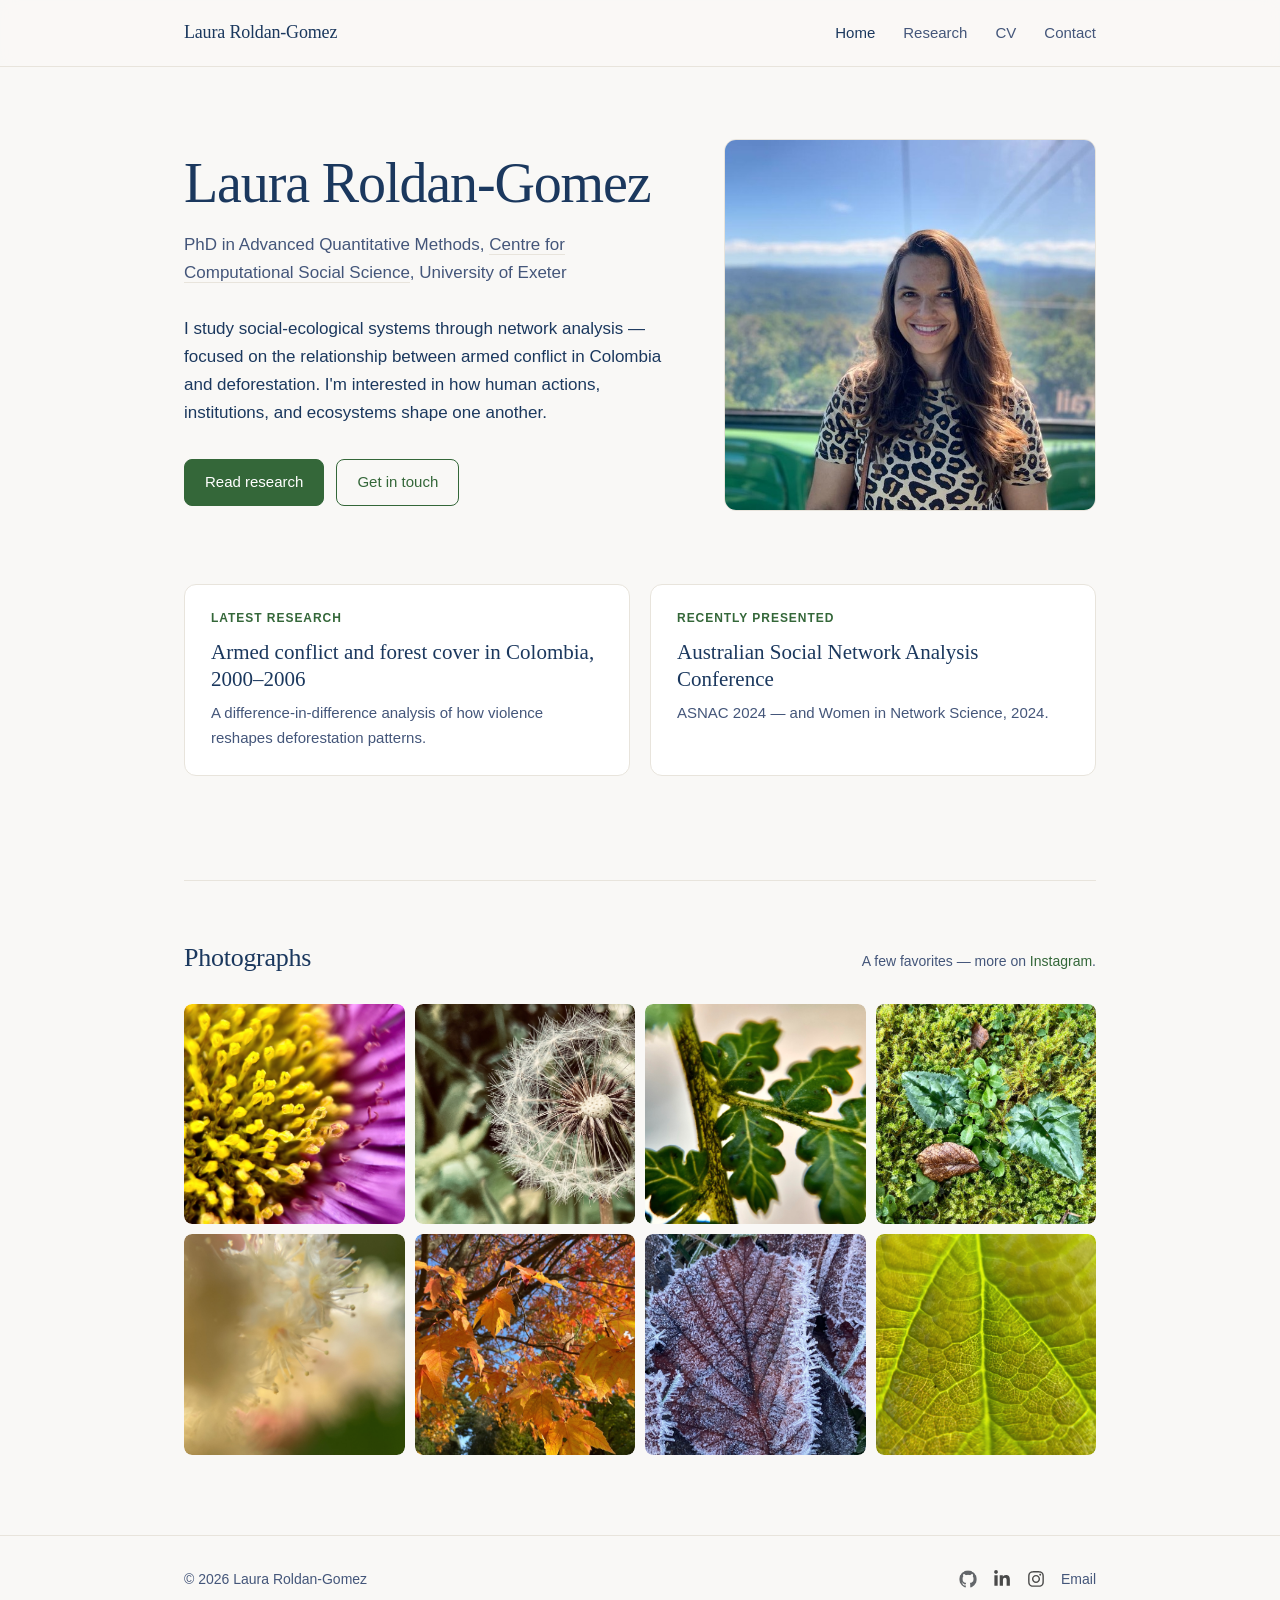
==== index.html @ e1ca3687 "Initial commit" ====
<!doctype html>
<html lang="en">
<head>
<meta charset="utf-8">
<meta name="viewport" content="width=device-width, initial-scale=1">
<title>Laura Roldan-Gomez</title>
<meta name="description" content="Laura Roldan-Gomez — PhD in Advanced Quantitative Methods (University of Exeter), studying social-ecological networks, armed conflict, and deforestation.">
<link rel="preconnect" href="https://api.fontshare.com">
<link href="https://api.fontshare.com/v2/css?f[]=boska@300,400,500&f[]=general-sans@300,400,500,600&display=swap" rel="stylesheet">
<link rel="stylesheet" href="styles.css">
</head>
<body>

<nav class="nav">
  <div class="nav-inner">
    <a class="nav-brand" href="index.html">Laura Roldan-Gomez</a>
    <ul class="nav-links">
      <li><a href="index.html" class="active">Home</a></li>
      <li><a href="research.html">Research</a></li>
      <li><a href="cv.html">CV</a></li>
      <li><a href="contact.html">Contact</a></li>
    </ul>
  </div>
</nav>

<main class="container">

  <section class="hero">
    <div class="hero-grid">
      <div>
        <h1>Laura Roldan-Gomez</h1>
        <p class="role">PhD in Advanced Quantitative Methods, <a href="https://www.exeter.ac.uk/research/centres/computational-social-science/">Centre for Computational Social Science</a>, University of Exeter</p>
        <p class="lead">I study social-ecological systems through network analysis — focused on the relationship between armed conflict in Colombia and deforestation. I'm interested in how human actions, institutions, and ecosystems shape one another.</p>
        <div class="cta-row">
          <a class="btn btn-primary" href="research.html">Read research</a>
          <a class="btn btn-secondary" href="contact.html">Get in touch</a>
        </div>
      </div>
      <div>
        <img class="hero-photo" src="images/portrait.jpg" alt="Portrait of Laura Roldan-Gomez">
      </div>
    </div>
  </section>

  <section class="cards">
    <div class="card">
      <div class="eyebrow">Latest research</div>
      <h3>Armed conflict and forest cover in Colombia, 2000–2006</h3>
      <p>A difference-in-difference analysis of how violence reshapes deforestation patterns.</p>
    </div>
    <div class="card">
      <div class="eyebrow">Recently presented</div>
      <h3>Australian Social Network Analysis Conference</h3>
      <p>ASNAC 2024 — and Women in Network Science, 2024.</p>
    </div>
  </section>

  <section class="photos">
    <div class="photos-header">
      <h2>Photographs</h2>
      <p class="photos-note">A few favorites — more on <a href="https://www.instagram.com/laroldangomez/?hl=en">Instagram</a>.</p>
    </div>
    <div class="photo-grid">
      <a href="images/photos/equinacea_macro.jpg" target="_blank" rel="noopener"><img src="images/photos/equinacea_macro.jpg" alt="Echinacea macro" loading="lazy"></a>
      <a href="images/photos/diente_de_leon_2.jpg" target="_blank" rel="noopener"><img src="images/photos/diente_de_leon_2.jpg" alt="Dandelion seedhead" loading="lazy"></a>
      <a href="images/photos/helecho_macro.jpg" target="_blank" rel="noopener"><img src="images/photos/helecho_macro.jpg" alt="Fern detail" loading="lazy"></a>
      <a href="images/photos/musgo_mata.jpg" target="_blank" rel="noopener"><img src="images/photos/musgo_mata.jpg" alt="Moss" loading="lazy"></a>
      <a href="images/photos/flor_blanca_macro.jpg" target="_blank" rel="noopener"><img src="images/photos/flor_blanca_macro.jpg" alt="White flower macro" loading="lazy"></a>
      <a href="images/photos/otono.jpg" target="_blank" rel="noopener"><img src="images/photos/otono.jpg" alt="Autumn" loading="lazy"></a>
      <a href="images/photos/frozen_leave.jpg" target="_blank" rel="noopener"><img src="images/photos/frozen_leave.jpg" alt="Frozen leaf" loading="lazy"></a>
      <a href="images/photos/hoja_celulas_macro.jpg" target="_blank" rel="noopener"><img src="images/photos/hoja_celulas_macro.jpg" alt="Leaf cell structure" loading="lazy"></a>
    </div>
  </section>

</main>

<footer class="footer">
  <div class="container footer-inner">
    <div>&copy; 2026 Laura Roldan-Gomez</div>
    <div class="socials">
      <a href="https://github.com/LauraRoldanGomez" aria-label="GitHub"><img src="images/github.png" alt=""></a>
      <a href="https://www.linkedin.com/feed/" aria-label="LinkedIn"><img src="images/linkedin.svg" alt=""></a>
      <a href="https://www.instagram.com/laroldangomez/?hl=en" aria-label="Instagram"><img src="images/instagram.svg" alt=""></a>
      <a href="mailto:lr480@exeter.ac.uk">Email</a>
    </div>
  </div>
</footer>

</body>
</html>
---- styles.css ----
:root {
  --bg: #f9f8f6;
  --surface: #ffffff;
  --text: #1b385e;
  --muted: #44567a;
  --border: #e8e4dc;
  --accent: #346739;
  --accent-deep: #234626;
  --accent-soft: #e3ece1;
  --highlight: #ffb8cf;
  --radius: 12px;
  --max-width: 960px;
  --font-sans: "General Sans", -apple-system, BlinkMacSystemFont, "Segoe UI", Roboto, "Helvetica Neue", Arial, sans-serif;
  --font-serif: "Boska", Georgia, "Times New Roman", serif;
}

* { box-sizing: border-box; }

html { scroll-behavior: smooth; }

body {
  margin: 0;
  font-family: var(--font-sans);
  font-size: 17px;
  font-weight: 400;
  line-height: 1.65;
  color: var(--text);
  background: var(--bg);
  -webkit-font-smoothing: antialiased;
}

strong, b { font-weight: 600; }

a {
  color: var(--accent);
  text-decoration: none;
  border-bottom: 1px solid transparent;
  transition: border-color 0.15s ease;
}

a:hover { border-bottom-color: var(--accent); }

.container {
  max-width: var(--max-width);
  margin: 0 auto;
  padding: 0 24px;
}

/* Navbar */
.nav {
  border-bottom: 1px solid var(--border);
  background: rgba(249, 248, 246, 0.85);
  backdrop-filter: saturate(180%) blur(8px);
  position: sticky;
  top: 0;
  z-index: 10;
}

.nav-inner {
  display: flex;
  align-items: center;
  justify-content: space-between;
  padding: 18px 24px;
  max-width: var(--max-width);
  margin: 0 auto;
}

.nav-brand {
  font-family: var(--font-serif);
  font-weight: 400;
  font-size: 18px;
  color: var(--text);
  border: none;
  letter-spacing: -0.01em;
}

.nav-links {
  display: flex;
  gap: 28px;
  list-style: none;
  margin: 0;
  padding: 0;
}

.nav-links a {
  color: var(--muted);
  font-size: 15px;
  border: none;
  transition: color 0.15s ease;
}

.nav-links a:hover { color: var(--text); border: none; }
.nav-links a.active { color: var(--text); font-weight: 500; }

/* Hero */
.hero {
  padding: 72px 0 56px;
}

.hero-grid {
  display: grid;
  grid-template-columns: 1.3fr 1fr;
  gap: 56px;
  align-items: center;
}

.hero h1 {
  font-family: var(--font-serif);
  font-size: clamp(40px, 5.5vw, 56px);
  font-weight: 500;
  line-height: 1.1;
  margin: 0 0 16px;
  letter-spacing: -0.02em;
}

.hero .role {
  font-size: 17px;
  color: var(--muted);
  margin: 0 0 28px;
}

.hero .role a { color: var(--muted); border-bottom: 1px solid var(--border); }
.hero .role a:hover { color: var(--accent); border-bottom-color: var(--accent); }

.hero p.lead {
  font-size: 17px;
  color: var(--text);
  margin: 0 0 32px;
  max-width: 52ch;
}

.hero-photo {
  width: 100%;
  aspect-ratio: 1 / 1;
  object-fit: cover;
  border-radius: var(--radius);
  border: 1px solid var(--border);
}

.cta-row {
  display: flex;
  gap: 12px;
  flex-wrap: wrap;
}

.btn {
  display: inline-block;
  padding: 10px 20px;
  border-radius: 8px;
  font-size: 15px;
  font-weight: 500;
  border: 1px solid var(--accent);
  cursor: pointer;
  transition: all 0.15s ease;
}

.btn-primary {
  background: var(--accent);
  color: white;
}

.btn-primary:hover {
  background: var(--accent-deep);
  border-color: var(--accent-deep);
  border-bottom: 1px solid var(--accent-deep);
}

.btn-secondary {
  background: transparent;
  color: var(--accent);
}

.btn-secondary:hover {
  background: var(--accent-soft);
  border-bottom: 1px solid var(--accent);
}

/* Cards section */
.cards {
  display: grid;
  grid-template-columns: repeat(2, 1fr);
  gap: 20px;
  padding: 8px 0 80px;
}

.card {
  background: var(--surface);
  border: 1px solid var(--border);
  border-radius: var(--radius);
  padding: 24px 26px;
  transition: border-color 0.15s ease, transform 0.15s ease;
}

.card:hover {
  border-color: var(--accent);
}

.card .eyebrow {
  font-size: 12px;
  font-weight: 600;
  color: var(--accent);
  letter-spacing: 0.08em;
  text-transform: uppercase;
  margin-bottom: 10px;
}

.card h3 {
  font-family: var(--font-serif);
  font-size: 21px;
  font-weight: 400;
  margin: 0 0 8px;
  line-height: 1.3;
}

.card p {
  color: var(--muted);
  font-size: 15px;
  margin: 0;
}

/* Generic page */
.page {
  padding: 56px 0 96px;
}

.page-title {
  font-family: var(--font-serif);
  font-size: clamp(36px, 4.5vw, 48px);
  font-weight: 500;
  letter-spacing: -0.02em;
  margin: 0 0 8px;
}

.page-subtitle {
  color: var(--muted);
  margin: 0 0 48px;
  font-size: 17px;
}

.section {
  margin-bottom: 56px;
}

.section h2 {
  font-family: var(--font-serif);
  font-size: 26px;
  font-weight: 400;
  margin: 0 0 24px;
  padding-bottom: 12px;
  border-bottom: 1px solid var(--border);
}

.section h3 {
  font-family: var(--font-sans);
  font-size: 13px;
  font-weight: 500;
  margin: 28px 0 12px;
  color: var(--muted);
  text-transform: uppercase;
  letter-spacing: 0.08em;
}

.item-list {
  list-style: none;
  margin: 0;
  padding: 0;
}

.item-list li {
  padding: 14px 0;
  border-bottom: 1px solid var(--border);
  display: grid;
  grid-template-columns: 110px 1fr;
  gap: 24px;
  font-size: 15px;
}

.item-list li:last-child { border-bottom: none; }

.item-list .date {
  color: var(--muted);
  font-variant-numeric: tabular-nums;
  font-size: 14px;
}

.pub {
  padding: 16px 0;
  border-bottom: 1px solid var(--border);
}

.pub:last-child { border-bottom: none; }

.pub p {
  margin: 0 0 6px;
  font-size: 15px;
}

.pub .pub-meta {
  font-size: 13px;
  color: var(--muted);
}

/* Contact page */
.contact-grid {
  display: grid;
  grid-template-columns: 1fr 1fr;
  gap: 56px;
  align-items: start;
}

.contact-info p {
  margin: 0 0 10px;
  font-size: 16px;
}

.contact-info .label {
  font-size: 13px;
  color: var(--muted);
  text-transform: uppercase;
  letter-spacing: 0.08em;
  margin-top: 24px;
  margin-bottom: 4px;
}

.contact-info .label:first-child { margin-top: 0; }

/* Photography accent grid */
.photos {
  padding: 56px 0 80px;
  border-top: 1px solid var(--border);
  margin-top: 24px;
}

.photos-header {
  display: flex;
  justify-content: space-between;
  align-items: baseline;
  margin-bottom: 24px;
  gap: 16px;
  flex-wrap: wrap;
}

.photos h2 {
  font-family: var(--font-serif);
  font-weight: 300;
  font-size: 26px;
  margin: 0;
  letter-spacing: -0.01em;
}

.photos .photos-note {
  color: var(--muted);
  font-size: 14px;
  margin: 0;
}

.photo-grid {
  display: grid;
  grid-template-columns: repeat(4, 1fr);
  gap: 10px;
}

.photo-grid img {
  width: 100%;
  aspect-ratio: 1 / 1;
  object-fit: cover;
  border-radius: 8px;
  display: block;
  transition: transform 0.3s ease, filter 0.3s ease;
  filter: saturate(0.95);
}

.photo-grid a {
  display: block;
  overflow: hidden;
  border-radius: 8px;
  border: none;
}

.photo-grid a:hover img {
  transform: scale(1.04);
  filter: saturate(1.1);
}

@media (max-width: 720px) {
  .photo-grid { grid-template-columns: repeat(2, 1fr); }
}

/* Footer */
.footer {
  border-top: 1px solid var(--border);
  padding: 32px 0;
  color: var(--muted);
  font-size: 14px;
}

.footer-inner {
  display: flex;
  justify-content: space-between;
  align-items: center;
  flex-wrap: wrap;
  gap: 16px;
}

.socials {
  display: flex;
  gap: 16px;
  align-items: center;
}

.socials a {
  color: var(--muted);
  border: none;
  display: inline-flex;
  align-items: center;
}

.socials a:hover { color: var(--accent); border: none; }

.socials img {
  width: 18px;
  height: 18px;
  opacity: 0.7;
  transition: opacity 0.15s ease;
}

.socials a:hover img { opacity: 1; }

/* Responsive */
@media (max-width: 720px) {
  .hero { padding: 48px 0 40px; }
  .hero-grid {
    grid-template-columns: 1fr;
    gap: 32px;
  }
  .hero-photo { max-width: 260px; }
  .cards { grid-template-columns: 1fr; }
  .contact-grid { grid-template-columns: 1fr; gap: 32px; }
  .item-list li {
    grid-template-columns: 1fr;
    gap: 4px;
  }
  .nav-links { gap: 18px; }
}
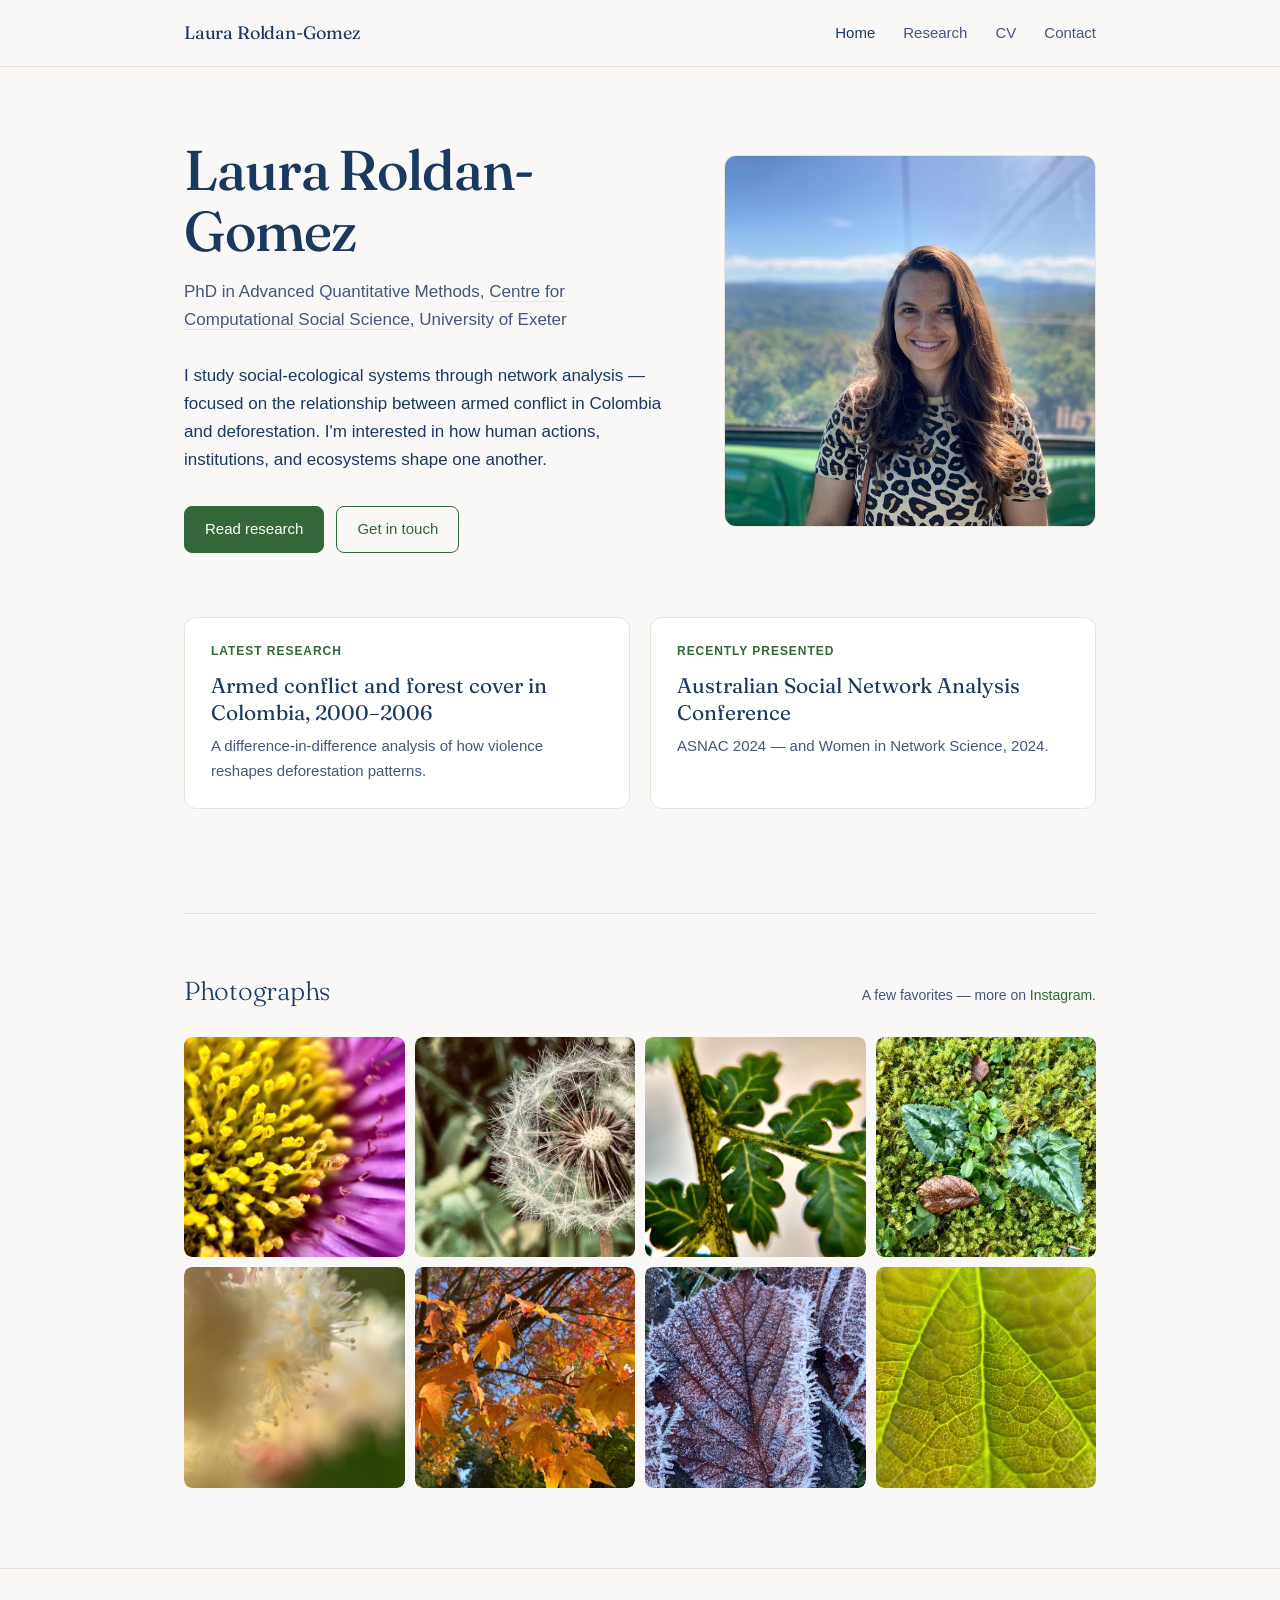
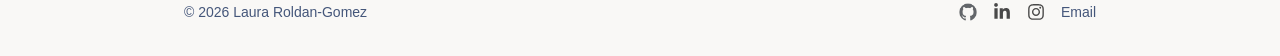
==== commit 64757200: "multiple changes" ====
--- a/index.html
+++ b/index.html
@@ -6,7 +6,10 @@
 <title>Laura Roldan-Gomez</title>
 <meta name="description" content="Laura Roldan-Gomez — PhD in Advanced Quantitative Methods (University of Exeter), studying social-ecological networks, armed conflict, and deforestation.">
 <link rel="preconnect" href="https://api.fontshare.com">
-<link href="https://api.fontshare.com/v2/css?f[]=boska@300,400,500&f[]=general-sans@300,400,500,600&display=swap" rel="stylesheet">
+<link href="https://api.fontshare.com/v2/css?f[]=general-sans@300,400,500,600&display=swap" rel="stylesheet">
+<link rel="preconnect" href="https://fonts.googleapis.com">
+<link rel="preconnect" href="https://fonts.gstatic.com" crossorigin>
+<link href="https://fonts.googleapis.com/css2?family=Fraunces:opsz,wght@9..144,300;9..144,400;9..144,500;9..144,600&display=swap" rel="stylesheet">
 <link rel="stylesheet" href="styles.css">
 </head>
 <body>
@@ -81,7 +84,7 @@
       <a href="https://github.com/LauraRoldanGomez" aria-label="GitHub"><img src="images/github.png" alt=""></a>
       <a href="https://www.linkedin.com/feed/" aria-label="LinkedIn"><img src="images/linkedin.svg" alt=""></a>
       <a href="https://www.instagram.com/laroldangomez/?hl=en" aria-label="Instagram"><img src="images/instagram.svg" alt=""></a>
-      <a href="mailto:lr480@exeter.ac.uk">Email</a>
+      <a href="mailto:l.roldan-gomez2@exeter.ac.uk">Email</a>
     </div>
   </div>
 </footer>
--- a/styles.css
+++ b/styles.css
@@ -11,7 +11,7 @@
   --radius: 12px;
   --max-width: 960px;
   --font-sans: "General Sans", -apple-system, BlinkMacSystemFont, "Segoe UI", Roboto, "Helvetica Neue", Arial, sans-serif;
-  --font-serif: "Boska", Georgia, "Times New Roman", serif;
+  --font-serif: "Fraunces", Georgia, "Times New Roman", serif;
 }
 
 * { box-sizing: border-box; }
